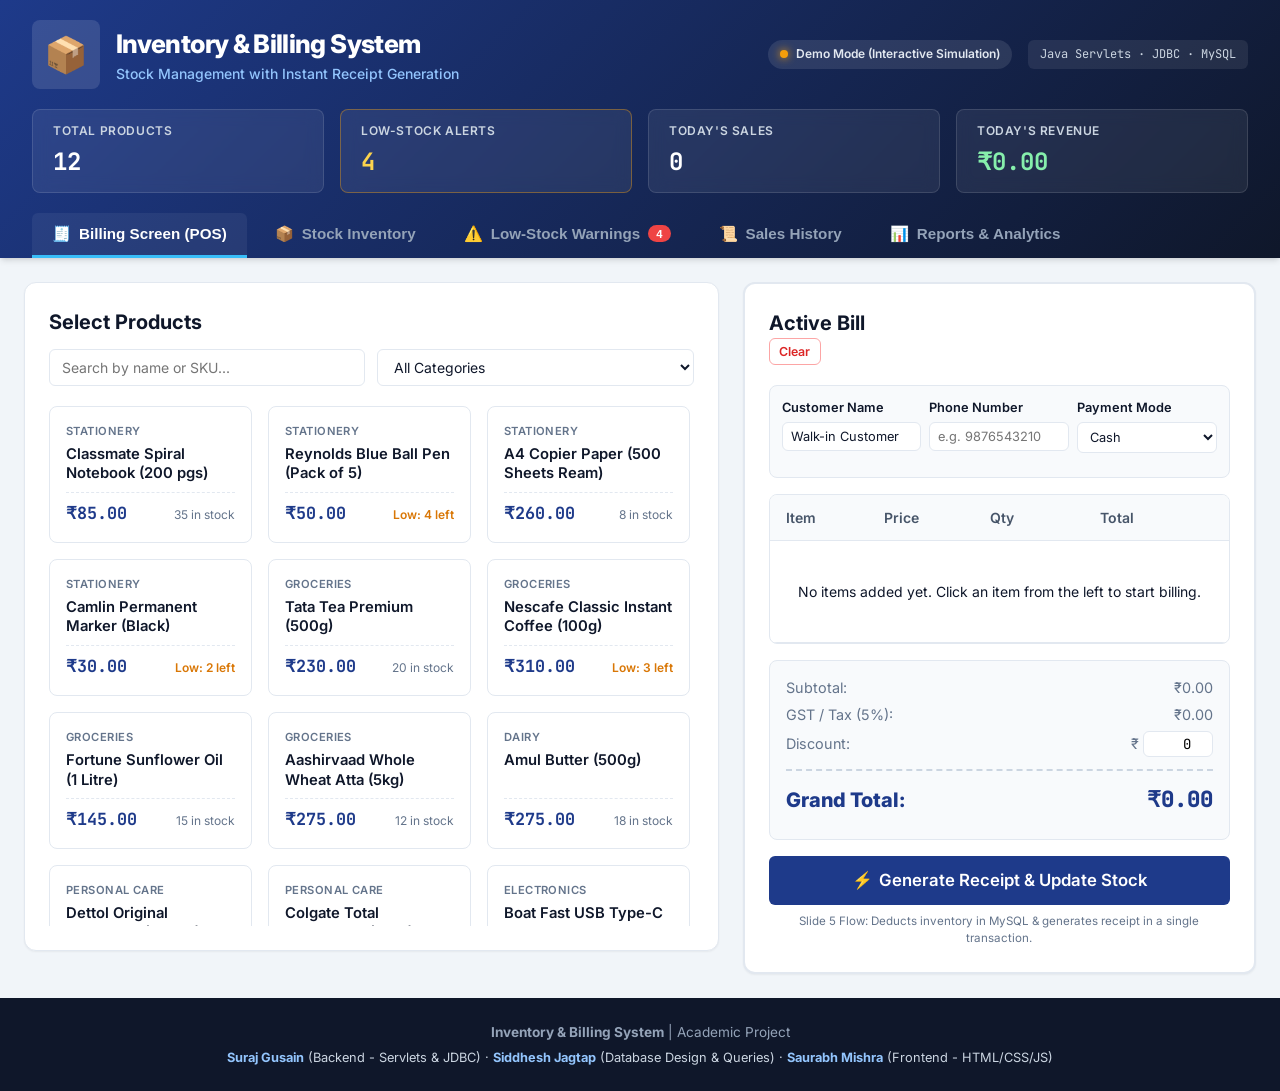
==== src/main/webapp/index.html @ 9fedbabd "Initial commit: Inventory & Billing System - Java Servlets, JDBC, MySQL" ====
<!DOCTYPE html>
<html lang="en">
<head>
    <meta charset="UTF-8">
    <meta name="viewport" content="width=device-width, initial-scale=1.0">
    <title>Inventory & Billing System | Instant Receipt Generation</title>
    <link rel="stylesheet" href="css/styles.css">
    <!-- Google Fonts for clean modern typography -->
    <link rel="preconnect" href="https://fonts.googleapis.com">
    <link rel="preconnect" href="https://fonts.gstatic.com" crossorigin>
    <link href="https://fonts.googleapis.com/css2?family=Inter:wght@400;500;600;700;800&family=JetBrains+Mono:wght@400;500;700&display=swap" rel="stylesheet">
</head>
<body>

    <!-- Header Section (Matches Slide 1 Navy Branding) -->
    <header class="app-header">
        <div class="header-container">
            <div class="brand">
                <div class="brand-icon">📦</div>
                <div>
                    <h1 class="brand-title">Inventory & Billing System</h1>
                    <p class="brand-subtitle">Stock Management with Instant Receipt Generation</p>
                </div>
            </div>

            <div class="header-actions">
                <div id="backend-status" class="status-badge status-live">
                    <span class="status-dot"></span>
                    <span id="backend-status-text">Connecting...</span>
                </div>
                <div class="team-tag">Java Servlets · JDBC · MySQL</div>
            </div>
        </div>

        <!-- Quick Summary Metrics Bar -->
        <div class="metrics-bar">
            <div class="metric-card">
                <span class="metric-label">Total Products</span>
                <span class="metric-value" id="metric-total-products">0</span>
            </div>
            <div class="metric-card metric-warning" id="metric-card-low-stock" onclick="switchTab('alerts')">
                <span class="metric-label">Low-Stock Alerts</span>
                <span class="metric-value" id="metric-low-stock">0</span>
            </div>
            <div class="metric-card">
                <span class="metric-label">Today's Sales</span>
                <span class="metric-value" id="metric-today-orders">0</span>
            </div>
            <div class="metric-card metric-highlight">
                <span class="metric-label">Today's Revenue</span>
                <span class="metric-value" id="metric-today-revenue">₹0.00</span>
            </div>
        </div>

        <!-- Navigation Tabs -->
        <nav class="nav-tabs">
            <button class="tab-btn active" data-tab="billing" onclick="switchTab('billing')">
                <span class="tab-icon">🧾</span> Billing Screen (POS)
            </button>
            <button class="tab-btn" data-tab="inventory" onclick="switchTab('inventory')">
                <span class="tab-icon">📦</span> Stock Inventory
            </button>
            <button class="tab-btn" data-tab="alerts" onclick="switchTab('alerts')">
                <span class="tab-icon">⚠️</span> Low-Stock Warnings
                <span class="badge-pill" id="nav-alert-count">0</span>
            </button>
            <button class="tab-btn" data-tab="history" onclick="switchTab('history')">
                <span class="tab-icon">📜</span> Sales History
            </button>
            <button class="tab-btn" data-tab="analytics" onclick="switchTab('analytics')">
                <span class="tab-icon">📊</span> Reports & Analytics
            </button>
        </nav>
    </header>

    <!-- Main Container -->
    <main class="app-main">

        <!-- ============================================================== -->
        <!-- TAB 1: BILLING SCREEN (RECEIPT GENERATOR)                       -->
        <!-- ============================================================== -->
        <section id="tab-billing" class="tab-content active">
            <div class="billing-grid">
                
                <!-- Left: Catalog & Item Selection -->
                <div class="panel catalog-panel">
                    <div class="panel-header">
                        <h2>Select Products</h2>
                        <div class="catalog-filters">
                            <input type="text" id="pos-search-input" class="form-input search-input" placeholder="Search by name or SKU..." oninput="filterPosCatalog()">
                            <select id="pos-category-filter" class="form-select" onchange="filterPosCatalog()">
                                <option value="">All Categories</option>
                            </select>
                        </div>
                    </div>
                    
                    <div class="pos-catalog-grid" id="pos-catalog-container">
                        <!-- Populated by JavaScript -->
                    </div>
                </div>

                <!-- Right: Billing Cart & Checkout -->
                <div class="panel cart-panel">
                    <div class="panel-header">
                        <h2>Active Bill</h2>
                        <button class="btn btn-sm btn-outline-danger" onclick="clearCart()">Clear</button>
                    </div>

                    <!-- Customer Information Form -->
                    <div class="customer-info-grid">
                        <div class="form-group">
                            <label for="cust-name">Customer Name</label>
                            <input type="text" id="cust-name" class="form-input form-input-sm" placeholder="Walk-in Customer" value="Walk-in Customer">
                        </div>
                        <div class="form-group">
                            <label for="cust-phone">Phone Number</label>
                            <input type="tel" id="cust-phone" class="form-input form-input-sm" placeholder="e.g. 9876543210">
                        </div>
                        <div class="form-group">
                            <label for="payment-method">Payment Mode</label>
                            <select id="payment-method" class="form-select form-select-sm">
                                <option value="Cash">Cash</option>
                                <option value="UPI / QR">UPI / QR</option>
                                <option value="Card">Card</option>
                            </select>
                        </div>
                    </div>

                    <!-- Cart Items Table -->
                    <div class="cart-table-wrapper">
                        <table class="data-table cart-table">
                            <thead>
                                <tr>
                                    <th>Item</th>
                                    <th>Price</th>
                                    <th style="width: 110px;">Qty</th>
                                    <th>Total</th>
                                    <th style="width: 40px;"></th>
                                </tr>
                            </thead>
                            <tbody id="cart-items-body">
                                <tr>
                                    <td colspan="5" class="empty-state">No items added yet. Click an item from the left to start billing.</td>
                                </tr>
                            </tbody>
                        </table>
                    </div>

                    <!-- Financial Summary & Total -->
                    <div class="bill-summary">
                        <div class="summary-row">
                            <span>Subtotal:</span>
                            <span id="bill-subtotal">₹0.00</span>
                        </div>
                        <div class="summary-row">
                            <span>GST / Tax (5%):</span>
                            <span id="bill-tax">₹0.00</span>
                        </div>
                        <div class="summary-row">
                            <span>Discount:</span>
                            <div class="discount-input-wrapper">
                                <span>₹</span>
                                <input type="number" id="bill-discount" class="form-input-inline" min="0" value="0" step="1" oninput="calculateBillTotals()">
                            </div>
                        </div>
                        <div class="summary-row grand-total-row">
                            <span>Grand Total:</span>
                            <span id="bill-grand-total">₹0.00</span>
                        </div>
                    </div>

                    <!-- Core Action Button: Instant Receipt Generation & Stock Deduction -->
                    <button id="btn-generate-receipt" class="btn btn-primary btn-block btn-lg" onclick="processSaleAndGenerateReceipt()">
                        <span class="btn-icon">⚡</span> Generate Receipt & Update Stock
                    </button>
                    <p class="process-note">Slide 5 Flow: Deducts inventory in MySQL & generates receipt in a single transaction.</p>
                </div>

            </div>
        </section>

        <!-- ============================================================== -->
        <!-- TAB 2: STOCK INVENTORY (ADD & UPDATE STOCK)                    -->
        <!-- ============================================================== -->
        <section id="tab-inventory" class="tab-content">
            <div class="panel">
                <div class="panel-header flex-between">
                    <div>
                        <h2>Inventory Stock Management</h2>
                        <p class="text-muted">Manage product catalog, current stock quantities, and prices.</p>
                    </div>
                    <div class="actions-group">
                        <button class="btn btn-primary" onclick="openAddProductModal()">
                            <span class="btn-icon">➕</span> Add New Product
                        </button>
                    </div>
                </div>

                <!-- Search & Filters -->
                <div class="table-controls">
                    <input type="text" id="inv-search-input" class="form-input search-input" placeholder="Search products by SKU or Name..." oninput="renderInventoryTable()">
                    <select id="inv-category-filter" class="form-select" onchange="renderInventoryTable()">
                        <option value="">All Categories</option>
                    </select>
                </div>

                <!-- Products Table -->
                <div class="table-wrapper">
                    <table class="data-table">
                        <thead>
                            <tr>
                                <th>SKU</th>
                                <th>Product Name</th>
                                <th>Category</th>
                                <th>Price</th>
                                <th>Stock</th>
                                <th>Min Alert Threshold</th>
                                <th>Status</th>
                                <th style="text-align: right;">Actions</th>
                            </tr>
                        </thead>
                        <tbody id="inventory-table-body">
                            <!-- Populated by JavaScript -->
                        </tbody>
                    </table>
                </div>
            </div>
        </section>

        <!-- ============================================================== -->
        <!-- TAB 3: LOW-STOCK WARNINGS                                      -->
        <!-- ============================================================== -->
        <section id="tab-alerts" class="tab-content">
            <div class="panel">
                <div class="alert-banner">
                    <div class="alert-banner-icon">⚠️</div>
                    <div>
                        <h3>Low-Stock Alert Center</h3>
                        <p>These products are currently at or below their set minimum threshold. Restock them promptly to avoid stockouts.</p>
                    </div>
                </div>

                <div class="table-wrapper">
                    <table class="data-table">
                        <thead>
                            <tr>
                                <th>SKU</th>
                                <th>Product Name</th>
                                <th>Category</th>
                                <th>Unit Price</th>
                                <th>Current Stock</th>
                                <th>Low-Stock Threshold</th>
                                <th>Deficit / Status</th>
                                <th style="text-align: right;">Action</th>
                            </tr>
                        </thead>
                        <tbody id="low-stock-table-body">
                            <!-- Populated by JavaScript -->
                        </tbody>
                    </table>
                </div>
            </div>
        </section>

        <!-- ============================================================== -->
        <!-- TAB 4: SALES HISTORY (SEARCHABLE BY DATE & ITEM)               -->
        <!-- ============================================================== -->
        <section id="tab-history" class="tab-content">
            <div class="panel">
                <div class="panel-header">
                    <div>
                        <h2>Sales & Receipt History</h2>
                        <p class="text-muted">Slide 3: Every past receipt searchable by date or item.</p>
                    </div>
                </div>

                <!-- Search & Filter Controls -->
                <div class="history-filters">
                    <div class="filter-col">
                        <label for="filter-from-date">From Date</label>
                        <input type="date" id="filter-from-date" class="form-input">
                    </div>
                    <div class="filter-col">
                        <label for="filter-to-date">To Date</label>
                        <input type="date" id="filter-to-date" class="form-input">
                    </div>
                    <div class="filter-col flex-grow">
                        <label for="filter-search-item">Search by Product Name / Invoice</label>
                        <input type="text" id="filter-search-item" class="form-input" placeholder="e.g. Notebook or INV-2026...">
                    </div>
                    <div class="filter-col filter-actions">
                        <button class="btn btn-secondary" onclick="applyHistoryFilters()">Filter</button>
                        <button class="btn btn-outline" onclick="resetHistoryFilters()">Reset</button>
                    </div>
                </div>

                <!-- Sales History Table -->
                <div class="table-wrapper">
                    <table class="data-table">
                        <thead>
                            <tr>
                                <th>Invoice #</th>
                                <th>Date & Time</th>
                                <th>Customer</th>
                                <th>Items</th>
                                <th>Payment</th>
                                <th>Grand Total</th>
                                <th style="text-align: right;">Action</th>
                            </tr>
                        </thead>
                        <tbody id="history-table-body">
                            <!-- Populated by JavaScript -->
                        </tbody>
                    </table>
                </div>
            </div>
        </section>

        <!-- ============================================================== -->
        <!-- TAB 5: REPORTS & ANALYTICS (DAY, WEEK, MONTH)                  -->
        <!-- ============================================================== -->
        <section id="tab-analytics" class="tab-content">
            <div class="panel">
                <div class="panel-header flex-between">
                    <div>
                        <h2>Business Reports & Product Analytics</h2>
                        <p class="text-muted">Comprehensive End-of-Day, Weekly, and Monthly sales metrics and product performance.</p>
                    </div>
                    <div class="actions-group">
                        <button class="btn btn-primary" onclick="openPrintableReportModal()">
                            <span class="btn-icon">🖨️</span> Print Period Report (Z-Report)
                        </button>
                    </div>
                </div>

                <!-- Period Controls -->
                <div class="analytics-control-bar">
                    <div class="period-button-group">
                        <button type="button" class="btn-period active" id="btn-period-day" onclick="setAnalyticsPeriod('day')">
                            📅 End of Day (Today)
                        </button>
                        <button type="button" class="btn-period" id="btn-period-week" onclick="setAnalyticsPeriod('week')">
                            🗓️ End of Week (7 Days)
                        </button>
                        <button type="button" class="btn-period" id="btn-period-month" onclick="setAnalyticsPeriod('month')">
                            📊 End of Month (Monthly)
                        </button>
                    </div>

                    <div class="custom-range-group">
                        <span class="range-separator">Custom:</span>
                        <input type="date" id="analytics-from-date" class="form-input form-input-sm" title="From Date">
                        <span>to</span>
                        <input type="date" id="analytics-to-date" class="form-input form-input-sm" title="To Date">
                        <button class="btn btn-sm btn-secondary" onclick="applyCustomAnalyticsRange()">Apply</button>
                    </div>
                </div>

                <!-- Active Report Period Info Banner -->
                <div class="report-period-banner" id="analytics-period-banner">
                    <span class="banner-title" id="analytics-banner-title">End of Day Report</span>
                    <span class="banner-range" id="analytics-banner-range">Date: Today</span>
                </div>

                <!-- 4 Classic KPI Summary Cards -->
                <div class="kpi-grid">
                    <div class="kpi-card">
                        <span class="kpi-icon">💰</span>
                        <div class="kpi-info">
                            <span class="kpi-label">Gross Sales Revenue</span>
                            <span class="kpi-value" id="kpi-gross-revenue">₹0.00</span>
                        </div>
                    </div>
                    <div class="kpi-card">
                        <span class="kpi-icon">🧾</span>
                        <div class="kpi-info">
                            <span class="kpi-label">Total Bills Issued</span>
                            <span class="kpi-value" id="kpi-total-orders">0</span>
                        </div>
                    </div>
                    <div class="kpi-card">
                        <span class="kpi-icon">🎯</span>
                        <div class="kpi-info">
                            <span class="kpi-label">Average Bill Value</span>
                            <span class="kpi-value" id="kpi-avg-order">₹0.00</span>
                        </div>
                    </div>
                    <div class="kpi-card">
                        <span class="kpi-icon">📦</span>
                        <div class="kpi-info">
                            <span class="kpi-label">Total Items Sold</span>
                            <span class="kpi-value" id="kpi-units-sold">0 units</span>
                        </div>
                    </div>
                </div>

                <!-- Analytics Dual Grid -->
                <div class="analytics-grid">
                    
                    <!-- Left: Product Performance Table -->
                    <div class="analytics-card flex-2">
                        <div class="card-title-row">
                            <h3>Product Sales Ranking</h3>
                            <span class="text-muted" id="prod-rank-count">Ranked by volume</span>
                        </div>
                        <div class="table-wrapper">
                            <table class="data-table">
                                <thead>
                                    <tr>
                                        <th>#</th>
                                        <th>Product Name</th>
                                        <th>Category</th>
                                        <th>Units Sold</th>
                                        <th>Revenue</th>
                                        <th>Current Stock</th>
                                        <th>Status</th>
                                    </tr>
                                </thead>
                                <tbody id="product-analytics-tbody">
                                    <tr>
                                        <td colspan="7" class="empty-state">Loading product analytics...</td>
                                    </tr>
                                </tbody>
                            </table>
                        </div>
                    </div>

                    <!-- Right: Category Breakdown & Daily Trend -->
                    <div class="analytics-card flex-1">
                        <div class="card-title-row">
                            <h3>Category Performance</h3>
                        </div>
                        <div class="table-wrapper mb-3">
                            <table class="data-table">
                                <thead>
                                    <tr>
                                        <th>Category</th>
                                        <th>Units</th>
                                        <th>Revenue</th>
                                    </tr>
                                </thead>
                                <tbody id="category-analytics-tbody">
                                    <tr><td colspan="3" class="empty-state">No category data.</td></tr>
                                </tbody>
                            </table>
                        </div>

                        <div class="card-title-row mt-3">
                            <h3>Daily Sales Trend</h3>
                        </div>
                        <div class="table-wrapper">
                            <table class="data-table">
                                <thead>
                                    <tr>
                                        <th>Date</th>
                                        <th>Bills</th>
                                        <th>Revenue</th>
                                    </tr>
                                </thead>
                                <tbody id="daily-trend-tbody">
                                    <tr><td colspan="3" class="empty-state">No trend data.</td></tr>
                                </tbody>
                            </table>
                        </div>
                    </div>

                </div>

            </div>
        </section>

    </main>

    <!-- Footer Credits -->
    <footer class="app-footer">
        <p><strong>Inventory & Billing System</strong> | Academic Project</p>
        <p class="footer-team">
            <span><strong>Suraj Gusain</strong> (Backend - Servlets & JDBC)</span> · 
            <span><strong>Siddhesh Jagtap</strong> (Database Design & Queries)</span> · 
            <span><strong>Saurabh Mishra</strong> (Frontend - HTML/CSS/JS)</span>
        </p>
    </footer>

    <!-- ============================================================== -->
    <!-- MODAL 1: ADD / EDIT PRODUCT                                    -->
    <!-- ============================================================== -->
    <div id="modal-product" class="modal-backdrop">
        <div class="modal-card">
            <div class="modal-header">
                <h3 id="modal-product-title">Add New Product</h3>
                <button class="modal-close-btn" onclick="closeModal('modal-product')">&times;</button>
            </div>
            <form id="product-form" onsubmit="handleProductFormSubmit(event)">
                <input type="hidden" id="prod-id">
                <div class="modal-body">
                    <div class="form-row">
                        <div class="form-group flex-1">
                            <label for="prod-sku">SKU Code</label>
                            <input type="text" id="prod-sku" class="form-input" placeholder="e.g. SKU-1015" required>
                        </div>
                        <div class="form-group flex-2">
                            <label for="prod-category">Category</label>
                            <input type="text" id="prod-category" class="form-input" placeholder="e.g. Stationery, Groceries" required>
                        </div>
                    </div>
                    <div class="form-group">
                        <label for="prod-name">Product Name</label>
                        <input type="text" id="prod-name" class="form-input" placeholder="Full product description" required>
                    </div>
                    <div class="form-row">
                        <div class="form-group flex-1">
                            <label for="prod-price">Unit Price (₹)</label>
                            <input type="number" id="prod-price" class="form-input" step="0.01" min="0" placeholder="0.00" required>
                        </div>
                        <div class="form-group flex-1">
                            <label for="prod-stock">Stock Quantity</label>
                            <input type="number" id="prod-stock" class="form-input" min="0" placeholder="0" required>
                        </div>
                        <div class="form-group flex-1">
                            <label for="prod-threshold">Alert Threshold</label>
                            <input type="number" id="prod-threshold" class="form-input" min="1" value="5" required>
                        </div>
                    </div>
                </div>
                <div class="modal-footer">
                    <button type="button" class="btn btn-outline" onclick="closeModal('modal-product')">Cancel</button>
                    <button type="submit" class="btn btn-primary" id="btn-save-product">Save Product</button>
                </div>
            </form>
        </div>
    </div>

    <!-- ============================================================== -->
    <!-- MODAL 2: QUICK RESTOCK MODAL                                   -->
    <!-- ============================================================== -->
    <div id="modal-restock" class="modal-backdrop">
        <div class="modal-card modal-card-sm">
            <div class="modal-header">
                <h3>Restock Inventory</h3>
                <button class="modal-close-btn" onclick="closeModal('modal-restock')">&times;</button>
            </div>
            <form id="restock-form" onsubmit="handleRestockSubmit(event)">
                <input type="hidden" id="restock-product-id">
                <div class="modal-body">
                    <p id="restock-product-label" class="text-bold mb-2"></p>
                    <div class="form-group">
                        <label for="restock-qty">Quantity to Add</label>
                        <input type="number" id="restock-qty" class="form-input" min="1" value="10" required>
                    </div>
                </div>
                <div class="modal-footer">
                    <button type="button" class="btn btn-outline" onclick="closeModal('modal-restock')">Cancel</button>
                    <button type="submit" class="btn btn-primary">Add to Stock</button>
                </div>
            </form>
        </div>
    </div>

    <!-- ============================================================== -->
    <!-- MODAL 3: FORMAL COMMERCIAL TAX INVOICE / CASH MEMO             -->
    <!-- ============================================================== -->
    <div id="modal-receipt" class="modal-backdrop">
        <div class="modal-card modal-receipt-formal-card">
            <div class="modal-header no-print">
                <h3>Commercial Tax Invoice</h3>
                <button class="modal-close-btn" onclick="closeModal('modal-receipt')">&times;</button>
            </div>
            
            <div class="modal-body formal-receipt-modal-body">
                <!-- Formal Commercial Tax Invoice Document -->
                <div class="formal-invoice-sheet" id="printable-receipt">
                    
                    <!-- Invoice Top Header -->
                    <div class="invoice-masthead">
                        <div class="masthead-main">
                            <h2 class="company-name">SMART RETAIL & ENTERPRISES</h2>
                            <p class="company-tagline">Stock Management & Commercial Invoicing System</p>
                            <p class="company-address">104 Commercial Chambers, Station Road, Mumbai - 400001</p>
                            <p class="company-contact">
                                <span><strong>GSTIN:</strong> 27AABCS1429B1Z</span> &nbsp;|&nbsp; 
                                <span><strong>State Code:</strong> 27 (Maharashtra)</span> &nbsp;|&nbsp; 
                                <span><strong>Ph:</strong> +91 98765 43210</span>
                            </p>
                        </div>
                        <div class="invoice-badge-box">
                            <span class="invoice-type-title">TAX INVOICE</span>
                            <span class="invoice-type-subtitle">CASH / CREDIT MEMO</span>
                            <span class="invoice-copy-tag">[ ORIGINAL FOR RECIPIENT ]</span>
                        </div>
                    </div>

                    <!-- Meta & Customer Information Grid -->
                    <div class="invoice-meta-grid">
                        <div class="meta-block">
                            <div class="meta-row">
                                <span class="meta-label">Invoice No:</span>
                                <strong class="meta-value" id="rec-invoice-no">INV-20261008-0001</strong>
                            </div>
                            <div class="meta-row">
                                <span class="meta-label">Invoice Date:</span>
                                <span class="meta-value" id="rec-date">08 Oct 2026</span>
                            </div>
                            <div class="meta-row">
                                <span class="meta-label">Time of Issue:</span>
                                <span class="meta-value" id="rec-time">12:30 PM</span>
                            </div>
                            <div class="meta-row">
                                <span class="meta-label">Place of Supply:</span>
                                <span class="meta-value">Maharashtra (27)</span>
                            </div>
                        </div>

                        <div class="meta-block">
                            <div class="meta-row">
                                <span class="meta-label">Customer Name:</span>
                                <strong class="meta-value" id="rec-customer-name">Walk-in Customer</strong>
                            </div>
                            <div class="meta-row">
                                <span class="meta-label">Contact / Phone:</span>
                                <span class="meta-value" id="rec-customer-phone">-</span>
                            </div>
                            <div class="meta-row">
                                <span class="meta-label">Payment Mode:</span>
                                <span class="meta-value" id="rec-payment-mode">Cash</span>
                            </div>
                            <div class="meta-row">
                                <span class="meta-label">POS Terminal:</span>
                                <span class="meta-value">Terminal 01 (Academic Demo)</span>
                            </div>
                        </div>
                    </div>

                    <!-- Itemized Table with Generous Word Spaces & Borders -->
                    <table class="formal-invoice-table">
                        <thead>
                            <tr>
                                <th style="width: 35px; text-align: center;">#</th>
                                <th style="text-align: left;">Item Description</th>
                                <th style="width: 90px; text-align: center;">SKU Code</th>
                                <th style="width: 50px; text-align: center;">Qty</th>
                                <th style="width: 80px; text-align: right;">Unit Rate (₹)</th>
                                <th style="width: 95px; text-align: right;">Amount (₹)</th>
                            </tr>
                        </thead>
                        <tbody id="rec-items-body">
                            <!-- Injected by JavaScript -->
                        </tbody>
                    </table>

                    <!-- Financial Summary & Tax Breakdown Grid -->
                    <div class="invoice-financials-wrapper">
                        
                        <!-- Left Side: Amount in Words & Terms -->
                        <div class="financials-left">
                            <div class="words-container">
                                <span class="words-label">Amount in Words:</span>
                                <p class="words-text" id="rec-amount-words">Indian Rupees Zero Only</p>
                            </div>

                            <div class="invoice-terms-box">
                                <span class="terms-title">Terms & Conditions of Sale:</span>
                                <ol class="terms-list">
                                    <li>Goods once sold will be accepted for return within 7 days with original invoice.</li>
                                    <li>Subject to local municipal jurisdiction.</li>
                                    <li>This is a computer-generated tax invoice and requires no physical seal if digitally authenticated.</li>
                                </ol>
                            </div>
                        </div>

                        <!-- Right Side: Exact Calculations -->
                        <div class="financials-right">
                            <div class="calc-row">
                                <span>Taxable Subtotal:</span>
                                <span class="calc-num" id="rec-subtotal">₹0.00</span>
                            </div>
                            <div class="calc-row">
                                <span>CGST @ 2.50%:</span>
                                <span class="calc-num" id="rec-cgst">₹0.00</span>
                            </div>
                            <div class="calc-row">
                                <span>SGST @ 2.50%:</span>
                                <span class="calc-num" id="rec-sgst">₹0.00</span>
                            </div>
                            <div class="calc-row" id="rec-discount-row">
                                <span>Discount / Rebate:</span>
                                <span class="calc-num" id="rec-discount">-₹0.00</span>
                            </div>
                            <div class="calc-row grand-total-calc-row">
                                <span>GRAND TOTAL:</span>
                                <span class="calc-num grand-total-num" id="rec-grand-total">₹0.00</span>
                            </div>
                        </div>

                    </div>

                    <!-- Invoice Footer & Signatory -->
                    <div class="invoice-bottom-footer">
                        <div class="barcode-area">
                            <div class="simulated-barcode"></div>
                            <span class="barcode-number" id="rec-barcode-number">INV-20261008-0001</span>
                        </div>
                        <div class="signatory-area">
                            <span class="for-company">For SMART RETAIL & ENTERPRISES</span>
                            <div class="signature-line-box">
                                <span class="signature-placeholder">Suraj · Siddhesh · Saurabh</span>
                            </div>
                            <span class="signatory-caption">Authorized Signatory</span>
                        </div>
                    </div>

                </div>
            </div>

            <div class="modal-footer no-print">
                <button type="button" class="btn btn-outline" onclick="closeModal('modal-receipt')">Close</button>
                <button type="button" class="btn btn-primary" onclick="window.print()">
                    <span class="btn-icon">🖨️</span> Print Tax Invoice
                </button>
            </div>
        </div>
    </div>

    <!-- ============================================================== -->
    <!-- MODAL 4: PRINTABLE STORE PERIOD REPORT (Z-REPORT)              -->
    <!-- ============================================================== -->
    <div id="modal-period-report" class="modal-backdrop">
        <div class="modal-card modal-receipt-formal-card">
            <div class="modal-header no-print">
                <h3 id="report-modal-header-title">Store Sales & Product Report</h3>
                <button class="modal-close-btn" onclick="closeModal('modal-period-report')">&times;</button>
            </div>
            
            <div class="modal-body formal-receipt-modal-body">
                <div class="formal-invoice-sheet" id="printable-store-report">
                    
                    <div class="invoice-masthead">
                        <div class="masthead-main">
                            <h2 class="company-name">SMART RETAIL & ENTERPRISES</h2>
                            <p class="company-tagline">Store Business Summary & Product Turnover Report</p>
                            <p class="company-address">Plot 42, Commercial Avenue, Mumbai - 400001</p>
                        </div>
                        <div class="invoice-badge-box">
                            <span class="invoice-type-title" id="rep-period-title">END OF DAY REPORT</span>
                            <span class="invoice-type-subtitle" id="rep-period-date-range">Date: 08 Oct 2026</span>
                            <span class="invoice-copy-tag">[ MANAGEMENT COPY ]</span>
                        </div>
                    </div>

                    <!-- Summary KPI Box -->
                    <div class="report-kpi-summary-box">
                        <div class="rep-kpi-item">
                            <span class="rep-kpi-lbl">Total Gross Revenue</span>
                            <strong class="rep-kpi-val" id="rep-kpi-revenue">₹0.00</strong>
                        </div>
                        <div class="rep-kpi-item">
                            <span class="rep-kpi-lbl">Total Invoices</span>
                            <strong class="rep-kpi-val" id="rep-kpi-orders">0</strong>
                        </div>
                        <div class="rep-kpi-item">
                            <span class="rep-kpi-lbl">Avg Ticket Size</span>
                            <strong class="rep-kpi-val" id="rep-kpi-avg">₹0.00</strong>
                        </div>
                        <div class="rep-kpi-item">
                            <span class="rep-kpi-lbl">Items Sold</span>
                            <strong class="rep-kpi-val" id="rep-kpi-units">0</strong>
                        </div>
                    </div>

                    <!-- Product Sales Section in Report -->
                    <h4 class="report-section-title">Itemized Product Sales & Movement</h4>
                    <table class="formal-invoice-table">
                        <thead>
                            <tr>
                                <th>#</th>
                                <th>Product Name</th>
                                <th>Category</th>
                                <th style="text-align: center;">Units Sold</th>
                                <th style="text-align: right;">Revenue (₹)</th>
                                <th style="text-align: center;">Stock Left</th>
                            </tr>
                        </thead>
                        <tbody id="rep-products-tbody">
                            <!-- Injected by JavaScript -->
                        </tbody>
                    </table>

                    <!-- Category Breakdown in Report -->
                    <h4 class="report-section-title" style="margin-top: 1.25rem;">Category Revenue Breakdown</h4>
                    <table class="formal-invoice-table">
                        <thead>
                            <tr>
                                <th>Category</th>
                                <th style="text-align: center;">Units Sold</th>
                                <th style="text-align: right;">Total Revenue (₹)</th>
                            </tr>
                        </thead>
                        <tbody id="rep-categories-tbody">
                            <!-- Injected by JavaScript -->
                        </tbody>
                    </table>

                    <div class="invoice-bottom-footer" style="margin-top: 1.5rem;">
                        <p class="text-muted" style="font-size: 0.75rem;">Generated on: <span id="rep-generated-timestamp"></span> | System: Inventory & Billing POS</p>
                        <div class="signatory-area">
                            <span class="for-company">Store Manager / Cashier</span>
                            <div class="signature-line-box" style="height: 35px;"></div>
                            <span class="signatory-caption">Verification Stamp & Signature</span>
                        </div>
                    </div>

                </div>
            </div>

            <div class="modal-footer no-print">
                <button type="button" class="btn btn-outline" onclick="closeModal('modal-period-report')">Close</button>
                <button type="button" class="btn btn-primary" onclick="printStoreReport()">
                    <span class="btn-icon">🖨️</span> Print Store Report
                </button>
            </div>
        </div>
    </div>

    <!-- Scripts -->
    <script src="js/api.js"></script>
    <script src="js/app.js"></script>
</body>
</html>
---- src/main/webapp/css/styles.css ----
/* ==========================================================================
   Inventory & Billing System - Stylesheet
   Designed for: Saurabh Mishra (Frontend - HTML/CSS/JS)
   Theme: Navy Blue (#1e3a8a, #0f172a), Slate (#f8fafc), White (#ffffff),
          Accent Amber (#d97706) & Emerald (#16a34a)
   ========================================================================== */

:root {
    --primary: #1e3a8a;
    --primary-light: #2563eb;
    --primary-dark: #172554;
    --secondary: #0f172a;
    --bg-main: #f1f5f9;
    --card-bg: #ffffff;
    --border-color: #e2e8f0;
    --text-main: #0f172a;
    --text-muted: #64748b;
    --success: #16a34a;
    --success-bg: #dcfce7;
    --warning: #d97706;
    --warning-bg: #fef3c7;
    --danger: #dc2626;
    --danger-bg: #fee2e2;
    --font-sans: 'Inter', -apple-system, BlinkMacSystemFont, "Segoe UI", Roboto, sans-serif;
    --font-mono: 'JetBrains Mono', Consolas, monospace;
    --shadow-sm: 0 1px 2px 0 rgba(0, 0, 0, 0.05);
    --shadow-md: 0 4px 6px -1px rgba(0, 0, 0, 0.1), 0 2px 4px -2px rgba(0, 0, 0, 0.1);
    --shadow-lg: 0 10px 15px -3px rgba(0, 0, 0, 0.1), 0 4px 6px -4px rgba(0, 0, 0, 0.1);
    --radius-sm: 6px;
    --radius-md: 8px;
    --radius-lg: 12px;
}

* {
    box-sizing: border-box;
    margin: 0;
    padding: 0;
}

body {
    font-family: var(--font-sans);
    background-color: var(--bg-main);
    color: var(--text-main);
    line-height: 1.5;
    min-height: 100vh;
    display: flex;
    flex-direction: column;
}

/* ==========================================================================
   Header & Navigation
   ========================================================================== */
.app-header {
    background: linear-gradient(135deg, #1e3a8a 0%, #0f172a 100%);
    color: #ffffff;
    padding: 1.25rem 2rem 0 2rem;
    box-shadow: var(--shadow-md);
}

.header-container {
    display: flex;
    justify-content: space-between;
    align-items: center;
    max-width: 1400px;
    margin: 0 auto 1.25rem auto;
}

.brand {
    display: flex;
    align-items: center;
    gap: 1rem;
}

.brand-icon {
    font-size: 2.2rem;
    background: rgba(255, 255, 255, 0.12);
    padding: 0.5rem 0.75rem;
    border-radius: var(--radius-md);
}

.brand-title {
    font-size: 1.6rem;
    font-weight: 800;
    letter-spacing: -0.025em;
    color: #ffffff;
}

.brand-subtitle {
    font-size: 0.875rem;
    color: #93c5fd;
    font-weight: 500;
}

.header-actions {
    display: flex;
    align-items: center;
    gap: 1rem;
}

.status-badge {
    display: inline-flex;
    align-items: center;
    gap: 0.5rem;
    font-size: 0.75rem;
    font-weight: 600;
    padding: 0.35rem 0.75rem;
    border-radius: 9999px;
    background: rgba(255, 255, 255, 0.1);
    color: #e2e8f0;
}

.status-dot {
    width: 8px;
    height: 8px;
    border-radius: 50%;
    background: #e2e8f0;
}

.status-live .status-dot {
    background: #22c55e;
    box-shadow: 0 0 8px #22c55e;
}

.status-demo .status-dot {
    background: #f59e0b;
    box-shadow: 0 0 8px #f59e0b;
}

.team-tag {
    font-size: 0.75rem;
    color: #cbd5e1;
    background: rgba(255, 255, 255, 0.08);
    padding: 0.35rem 0.75rem;
    border-radius: var(--radius-sm);
    font-family: var(--font-mono);
}

/* Metrics Summary Bar */
.metrics-bar {
    display: grid;
    grid-template-columns: repeat(auto-fit, minmax(200px, 1fr));
    gap: 1rem;
    max-width: 1400px;
    margin: 0 auto 1.25rem auto;
}

.metric-card {
    background: rgba(255, 255, 255, 0.07);
    border: 1px solid rgba(255, 255, 255, 0.12);
    border-radius: var(--radius-md);
    padding: 0.75rem 1.25rem;
    display: flex;
    flex-direction: column;
    backdrop-filter: blur(8px);
    transition: transform 0.15s ease, background 0.15s ease;
}

.metric-card:hover {
    background: rgba(255, 255, 255, 0.12);
}

.metric-card.metric-warning {
    border-color: rgba(245, 158, 11, 0.4);
    cursor: pointer;
}

.metric-card.metric-warning:hover {
    background: rgba(245, 158, 11, 0.15);
}

.metric-label {
    font-size: 0.75rem;
    color: #cbd5e1;
    text-transform: uppercase;
    letter-spacing: 0.05em;
    font-weight: 600;
}

.metric-value {
    font-size: 1.5rem;
    font-weight: 700;
    color: #ffffff;
    margin-top: 0.25rem;
    font-family: var(--font-mono);
}

.metric-warning .metric-value {
    color: #fcd34d;
}

.metric-highlight .metric-value {
    color: #86efac;
}

/* Navigation Tabs */
.nav-tabs {
    display: flex;
    gap: 0.5rem;
    max-width: 1400px;
    margin: 0 auto;
    overflow-x: auto;
}

.tab-btn {
    background: transparent;
    border: none;
    outline: none;
    color: #94a3b8;
    padding: 0.75rem 1.25rem;
    font-size: 0.95rem;
    font-weight: 600;
    cursor: pointer;
    border-bottom: 3px solid transparent;
    display: inline-flex;
    align-items: center;
    gap: 0.5rem;
    transition: all 0.2s ease;
}

.tab-btn:hover {
    color: #ffffff;
}

.tab-btn.active {
    color: #ffffff;
    border-bottom-color: #38bdf8;
    background: rgba(255, 255, 255, 0.06);
    border-top-left-radius: var(--radius-sm);
    border-top-right-radius: var(--radius-sm);
}

.badge-pill {
    background: #ef4444;
    color: #ffffff;
    font-size: 0.7rem;
    font-weight: 700;
    padding: 0.15rem 0.5rem;
    border-radius: 9999px;
}

/* ==========================================================================
   Main Content Layout
   ========================================================================== */
.app-main {
    flex: 1;
    max-width: 1400px;
    width: 100%;
    margin: 1.5rem auto;
    padding: 0 1.5rem;
}

.tab-content {
    display: none;
}

.tab-content.active {
    display: block;
    animation: fadeIn 0.2s ease-in-out;
}

@keyframes fadeIn {
    from { opacity: 0; transform: translateY(4px); }
    to { opacity: 1; transform: translateY(0); }
}

.panel {
    background: var(--card-bg);
    border-radius: var(--radius-lg);
    border: 1px solid var(--border-color);
    box-shadow: var(--shadow-sm);
    padding: 1.5rem;
}

.panel-header {
    margin-bottom: 1.25rem;
}

.panel-header h2 {
    font-size: 1.25rem;
    font-weight: 700;
    color: var(--secondary);
}

.flex-between {
    display: flex;
    justify-content: space-between;
    align-items: center;
    flex-wrap: wrap;
    gap: 1rem;
}

.text-muted {
    color: var(--text-muted);
    font-size: 0.875rem;
}

.text-bold {
    font-weight: 600;
}

/* ==========================================================================
   Tab 1: Billing & POS Layout
   ========================================================================== */
.billing-grid {
    display: grid;
    grid-template-columns: 1.15fr 0.85fr;
    gap: 1.5rem;
    align-items: start;
}

@media (max-width: 1024px) {
    .billing-grid {
        grid-template-columns: 1fr;
    }
}

.catalog-panel {
    min-height: 600px;
}

.catalog-filters {
    display: flex;
    gap: 0.75rem;
    margin-top: 0.75rem;
}

.pos-catalog-grid {
    display: grid;
    grid-template-columns: repeat(auto-fill, minmax(180px, 1fr));
    gap: 1rem;
    margin-top: 1rem;
    max-height: 520px;
    overflow-y: auto;
    padding-right: 0.25rem;
}

.pos-item-card {
    background: #ffffff;
    border: 1px solid var(--border-color);
    border-radius: var(--radius-md);
    padding: 1rem;
    cursor: pointer;
    transition: all 0.15s ease;
    display: flex;
    flex-direction: column;
    justify-content: space-between;
    user-select: none;
    position: relative;
}

.pos-item-card:hover {
    border-color: var(--primary-light);
    transform: translateY(-2px);
    box-shadow: var(--shadow-md);
}

.pos-item-card.out-of-stock {
    opacity: 0.6;
    cursor: not-allowed;
    background: #f8fafc;
}

.pos-item-category {
    font-size: 0.7rem;
    font-weight: 600;
    text-transform: uppercase;
    color: var(--text-muted);
    letter-spacing: 0.04em;
}

.pos-item-name {
    font-size: 0.925rem;
    font-weight: 600;
    color: var(--secondary);
    margin: 0.35rem 0 0.5rem 0;
    line-height: 1.3;
}

.pos-item-footer {
    display: flex;
    justify-content: space-between;
    align-items: baseline;
    margin-top: auto;
    padding-top: 0.5rem;
    border-top: 1px dashed var(--border-color);
}

.pos-item-price {
    font-size: 1.05rem;
    font-weight: 700;
    color: var(--primary);
    font-family: var(--font-mono);
}

.pos-item-stock {
    font-size: 0.75rem;
    color: var(--text-muted);
}

.pos-item-stock.low-stock {
    color: var(--warning);
    font-weight: 600;
}

.pos-item-stock.zero-stock {
    color: var(--danger);
    font-weight: 700;
}

/* Cart Panel */
.cart-panel {
    background: #ffffff;
    border: 2px solid #e2e8f0;
}

.customer-info-grid {
    display: grid;
    grid-template-columns: 1fr 1fr 1fr;
    gap: 0.5rem;
    margin-bottom: 1rem;
    background: #f8fafc;
    padding: 0.75rem;
    border-radius: var(--radius-md);
    border: 1px solid var(--border-color);
}

@media (max-width: 600px) {
    .customer-info-grid {
        grid-template-columns: 1fr;
    }
}

.cart-table-wrapper {
    max-height: 280px;
    overflow-y: auto;
    margin-bottom: 1rem;
    border: 1px solid var(--border-color);
    border-radius: var(--radius-md);
}

.cart-table th, .cart-table td {
    padding: 0.6rem 0.75rem;
    font-size: 0.875rem;
}

.qty-control {
    display: inline-flex;
    align-items: center;
    border: 1px solid var(--border-color);
    border-radius: var(--radius-sm);
    background: #ffffff;
    overflow: hidden;
}

.qty-btn {
    background: #f1f5f9;
    border: none;
    width: 26px;
    height: 26px;
    font-size: 0.85rem;
    cursor: pointer;
    font-weight: 700;
    transition: background 0.15s ease;
}

.qty-btn:hover {
    background: #e2e8f0;
}

.qty-input {
    width: 38px;
    text-align: center;
    border: none;
    font-size: 0.875rem;
    font-family: var(--font-mono);
    font-weight: 600;
}

.btn-remove-item {
    background: transparent;
    border: none;
    color: var(--danger);
    cursor: pointer;
    font-size: 1rem;
    padding: 0.2rem;
    line-height: 1;
}

.btn-remove-item:hover {
    opacity: 0.7;
}

/* Summary Box */
.bill-summary {
    background: #f8fafc;
    border: 1px solid var(--border-color);
    border-radius: var(--radius-md);
    padding: 1rem;
    margin-bottom: 1rem;
}

.summary-row {
    display: flex;
    justify-content: space-between;
    align-items: center;
    font-size: 0.9rem;
    color: var(--text-muted);
    margin-bottom: 0.35rem;
}

.discount-input-wrapper {
    display: inline-flex;
    align-items: center;
    gap: 0.25rem;
}

.form-input-inline {
    width: 70px;
    padding: 0.2rem 0.4rem;
    font-size: 0.875rem;
    border: 1px solid var(--border-color);
    border-radius: var(--radius-sm);
    text-align: right;
    font-family: var(--font-mono);
}

.grand-total-row {
    margin-top: 0.75rem;
    padding-top: 0.75rem;
    border-top: 2px dashed #cbd5e1;
    font-size: 1.25rem;
    font-weight: 800;
    color: var(--primary);
}

.grand-total-row span:last-child {
    font-family: var(--font-mono);
    color: #1e3a8a;
    font-size: 1.4rem;
}

.process-note {
    font-size: 0.725rem;
    color: var(--text-muted);
    text-align: center;
    margin-top: 0.5rem;
}

/* ==========================================================================
   Data Tables & Badges
   ========================================================================== */
.table-controls {
    display: flex;
    gap: 1rem;
    margin-bottom: 1.25rem;
}

.table-wrapper {
    overflow-x: auto;
    border: 1px solid var(--border-color);
    border-radius: var(--radius-md);
}

.data-table {
    width: 100%;
    border-collapse: collapse;
    text-align: left;
    font-size: 0.9rem;
}

.data-table th {
    background: #f8fafc;
    color: #475569;
    font-weight: 600;
    padding: 0.75rem 1rem;
    border-bottom: 1px solid var(--border-color);
    white-space: nowrap;
}

.data-table td {
    padding: 0.75rem 1rem;
    border-bottom: 1px solid var(--border-color);
    color: var(--secondary);
}

.data-table tbody tr:hover {
    background: #f8fafc;
}

.empty-state {
    text-align: center;
    color: var(--text-muted);
    padding: 2.5rem 1rem !important;
}

.badge {
    display: inline-flex;
    align-items: center;
    gap: 0.35rem;
    font-size: 0.75rem;
    font-weight: 600;
    padding: 0.25rem 0.6rem;
    border-radius: 9999px;
}

.badge-success {
    background: var(--success-bg);
    color: var(--success);
}

.badge-warning {
    background: var(--warning-bg);
    color: var(--warning);
}

.badge-danger {
    background: var(--danger-bg);
    color: var(--danger);
}

/* ==========================================================================
   Tab 3: Low-Stock Warnings Alert Center
   ========================================================================== */
.alert-banner {
    display: flex;
    align-items: center;
    gap: 1rem;
    background: #fffbeb;
    border: 1px solid #fde68a;
    border-radius: var(--radius-md);
    padding: 1rem 1.25rem;
    margin-bottom: 1.5rem;
}

.alert-banner-icon {
    font-size: 2rem;
}

.alert-banner h3 {
    font-size: 1.1rem;
    color: #92400e;
    font-weight: 700;
}

.alert-banner p {
    font-size: 0.85rem;
    color: #b45309;
}

/* ==========================================================================
   Tab 4: Sales History
   ========================================================================== */
.history-filters {
    display: flex;
    flex-wrap: wrap;
    gap: 1rem;
    align-items: flex-end;
    background: #f8fafc;
    padding: 1rem;
    border-radius: var(--radius-md);
    border: 1px solid var(--border-color);
    margin-bottom: 1.25rem;
}

.filter-col {
    display: flex;
    flex-direction: column;
    gap: 0.25rem;
}

.filter-col label {
    font-size: 0.75rem;
    font-weight: 600;
    color: var(--text-muted);
}

.filter-col.flex-grow {
    flex: 1;
    min-width: 220px;
}

.filter-actions {
    flex-direction: row;
    gap: 0.5rem;
}

/* ==========================================================================
   Form Controls & Buttons
   ========================================================================== */
.form-group {
    margin-bottom: 0.75rem;
}

.form-group label {
    display: block;
    font-size: 0.8rem;
    font-weight: 600;
    color: var(--secondary);
    margin-bottom: 0.35rem;
}

.form-row {
    display: flex;
    gap: 1rem;
}

.flex-1 { flex: 1; }
.flex-2 { flex: 2; }

.form-input, .form-select {
    width: 100%;
    padding: 0.5rem 0.75rem;
    border: 1px solid var(--border-color);
    border-radius: var(--radius-sm);
    font-size: 0.875rem;
    font-family: inherit;
    color: var(--text-main);
    background-color: #ffffff;
    transition: border-color 0.15s ease, box-shadow 0.15s ease;
}

.form-input:focus, .form-select:focus {
    outline: none;
    border-color: var(--primary-light);
    box-shadow: 0 0 0 3px rgba(37, 99, 235, 0.15);
}

.form-input-sm, .form-select-sm {
    padding: 0.35rem 0.5rem;
    font-size: 0.8rem;
}

.btn {
    display: inline-flex;
    align-items: center;
    justify-content: center;
    gap: 0.4rem;
    font-family: inherit;
    font-size: 0.875rem;
    font-weight: 600;
    padding: 0.55rem 1rem;
    border-radius: var(--radius-sm);
    border: 1px solid transparent;
    cursor: pointer;
    transition: all 0.15s ease;
    white-space: nowrap;
}

.btn:active {
    transform: scale(0.98);
}

.btn-primary {
    background-color: var(--primary);
    color: #ffffff;
}

.btn-primary:hover {
    background-color: var(--primary-dark);
}

.btn-secondary {
    background-color: #334155;
    color: #ffffff;
}

.btn-secondary:hover {
    background-color: #1e293b;
}

.btn-outline {
    background: transparent;
    border-color: var(--border-color);
    color: var(--secondary);
}

.btn-outline:hover {
    background: #f1f5f9;
}

.btn-outline-danger {
    background: transparent;
    border-color: #fca5a5;
    color: var(--danger);
}

.btn-outline-danger:hover {
    background: var(--danger-bg);
}

.btn-block {
    width: 100%;
}

.btn-lg {
    padding: 0.85rem 1.25rem;
    font-size: 1.05rem;
}

.btn-sm {
    padding: 0.3rem 0.6rem;
    font-size: 0.775rem;
}

/* ==========================================================================
   Modals
   ========================================================================== */
.modal-backdrop {
    display: none;
    position: fixed;
    top: 0;
    left: 0;
    width: 100%;
    height: 100%;
    background: rgba(15, 23, 42, 0.6);
    backdrop-filter: blur(4px);
    z-index: 1000;
    justify-content: center;
    align-items: center;
    padding: 1rem;
}

.modal-backdrop.show {
    display: flex;
}

.modal-card {
    background: #ffffff;
    border-radius: var(--radius-lg);
    width: 100%;
    max-width: 520px;
    box-shadow: var(--shadow-lg);
    overflow: hidden;
    animation: modalPop 0.2s cubic-bezier(0.16, 1, 0.3, 1);
}

.modal-card-sm {
    max-width: 400px;
}

@keyframes modalPop {
    from { opacity: 0; transform: scale(0.95); }
    to { opacity: 1; transform: scale(1); }
}

.modal-header {
    display: flex;
    justify-content: space-between;
    align-items: center;
    padding: 1.15rem 1.5rem;
    border-bottom: 1px solid var(--border-color);
}

.modal-header h3 {
    font-size: 1.15rem;
    font-weight: 700;
    color: var(--secondary);
}

.modal-close-btn {
    background: transparent;
    border: none;
    font-size: 1.5rem;
    color: var(--text-muted);
    cursor: pointer;
    line-height: 1;
}

.modal-body {
    padding: 1.5rem;
}

.modal-footer {
    display: flex;
    justify-content: flex-end;
    gap: 0.75rem;
    padding: 1rem 1.5rem;
    background: #f8fafc;
    border-top: 1px solid var(--border-color);
}

/* ==========================================================================
   Tab 5: Analytics & Reports Styles
   ========================================================================== */
.analytics-control-bar {
    display: flex;
    justify-content: space-between;
    align-items: center;
    flex-wrap: wrap;
    gap: 1rem;
    background: #f8fafc;
    border: 1px solid var(--border-color);
    border-radius: var(--radius-md);
    padding: 0.85rem 1.25rem;
    margin-bottom: 1.25rem;
}

.period-button-group {
    display: inline-flex;
    background: #e2e8f0;
    padding: 3px;
    border-radius: var(--radius-sm);
    gap: 2px;
}

.btn-period {
    background: transparent;
    border: none;
    outline: none;
    padding: 0.45rem 1rem;
    font-size: 0.85rem;
    font-weight: 600;
    color: #475569;
    border-radius: var(--radius-sm);
    cursor: pointer;
    transition: all 0.15s ease;
}

.btn-period:hover {
    color: var(--secondary);
}

.btn-period.active {
    background: #1e3a8a;
    color: #ffffff;
    box-shadow: var(--shadow-sm);
}

.custom-range-group {
    display: inline-flex;
    align-items: center;
    gap: 0.5rem;
    font-size: 0.85rem;
    color: var(--text-muted);
}

.range-separator {
    font-weight: 600;
}

.report-period-banner {
    background: #eff6ff;
    border-left: 4px solid var(--primary);
    padding: 0.75rem 1.25rem;
    border-radius: var(--radius-sm);
    margin-bottom: 1.5rem;
    display: flex;
    justify-content: space-between;
    align-items: center;
}

.banner-title {
    font-weight: 700;
    color: #1e3a8a;
    font-size: 0.95rem;
}

.banner-range {
    font-size: 0.85rem;
    color: #2563eb;
    font-weight: 500;
}

/* KPI Grid */
.kpi-grid {
    display: grid;
    grid-template-columns: repeat(auto-fit, minmax(220px, 1fr));
    gap: 1.25rem;
    margin-bottom: 1.75rem;
}

.kpi-card {
    background: #ffffff;
    border: 1px solid var(--border-color);
    border-radius: var(--radius-md);
    padding: 1.25rem;
    display: flex;
    align-items: center;
    gap: 1rem;
    box-shadow: var(--shadow-sm);
    transition: transform 0.15s ease, box-shadow 0.15s ease;
}

.kpi-card:hover {
    transform: translateY(-2px);
    box-shadow: var(--shadow-md);
}

.kpi-icon {
    font-size: 2rem;
    background: #f1f5f9;
    padding: 0.6rem;
    border-radius: var(--radius-md);
    line-height: 1;
}

.kpi-info {
    display: flex;
    flex-direction: column;
}

.kpi-label {
    font-size: 0.75rem;
    font-weight: 600;
    color: var(--text-muted);
    text-transform: uppercase;
    letter-spacing: 0.04em;
}

.kpi-value {
    font-size: 1.45rem;
    font-weight: 800;
    color: #0f172a;
    font-family: var(--font-mono);
    margin-top: 0.2rem;
}

.analytics-grid {
    display: flex;
    gap: 1.5rem;
    flex-wrap: wrap;
}

@media (max-width: 900px) {
    .analytics-grid {
        flex-direction: column;
    }
}

.analytics-card {
    background: #ffffff;
    border: 1px solid var(--border-color);
    border-radius: var(--radius-md);
    padding: 1.25rem;
}

.card-title-row {
    display: flex;
    justify-content: space-between;
    align-items: baseline;
    margin-bottom: 1rem;
    border-bottom: 1px solid var(--border-color);
    padding-bottom: 0.5rem;
}

.card-title-row h3 {
    font-size: 1.05rem;
    font-weight: 700;
    color: #0f172a;
}

.mb-3 { margin-bottom: 1rem; }
.mt-3 { margin-top: 1rem; }

/* ==========================================================================
   Formal Commercial Tax Invoice & Store Report (Classic Accounting UI)
   ========================================================================== */
.modal-receipt-formal-card {
    max-width: 720px;
    width: 95%;
}

.formal-receipt-modal-body {
    background: #f1f5f9;
    padding: 1.5rem;
    display: flex;
    justify-content: center;
    max-height: 78vh;
    overflow-y: auto;
}

.formal-invoice-sheet {
    background: #ffffff;
    width: 100%;
    padding: 2rem 2.25rem;
    box-shadow: 0 4px 12px rgba(0, 0, 0, 0.08);
    border: 1px solid #cbd5e1;
    color: #1e293b;
    font-family: var(--font-sans);
    line-height: 1.5;
}

.invoice-masthead {
    display: flex;
    justify-content: space-between;
    align-items: flex-start;
    border-bottom: 2px solid #0f172a;
    padding-bottom: 1rem;
    margin-bottom: 1rem;
}

.company-name {
    font-size: 1.45rem;
    font-weight: 800;
    letter-spacing: 0.03em;
    color: #0f172a;
}

.company-tagline {
    font-size: 0.8rem;
    font-weight: 600;
    color: #475569;
    margin-top: 0.15rem;
}

.company-address {
    font-size: 0.775rem;
    color: #64748b;
    margin-top: 0.25rem;
}

.company-contact {
    font-size: 0.75rem;
    color: #475569;
    margin-top: 0.35rem;
}

.invoice-badge-box {
    text-align: right;
    display: flex;
    flex-direction: column;
    align-items: flex-end;
}

.invoice-type-title {
    font-size: 1.25rem;
    font-weight: 800;
    letter-spacing: 0.08em;
    color: #1e3a8a;
    border: 2px solid #1e3a8a;
    padding: 0.25rem 0.75rem;
    border-radius: 4px;
}

.invoice-type-subtitle {
    font-size: 0.7rem;
    font-weight: 700;
    color: #475569;
    margin-top: 0.25rem;
    letter-spacing: 0.05em;
}

.invoice-copy-tag {
    font-size: 0.65rem;
    font-weight: 600;
    color: #94a3b8;
    margin-top: 0.15rem;
}

/* Invoice Meta Grid */
.invoice-meta-grid {
    display: grid;
    grid-template-columns: 1fr 1fr;
    gap: 1.25rem;
    border: 1px solid #cbd5e1;
    background: #f8fafc;
    padding: 0.85rem 1.25rem;
    margin-bottom: 1.25rem;
    border-radius: var(--radius-sm);
}

.meta-row {
    display: flex;
    justify-content: space-between;
    font-size: 0.825rem;
    margin-bottom: 0.3rem;
}

.meta-row:last-child {
    margin-bottom: 0;
}

.meta-label {
    color: #64748b;
    font-weight: 500;
    word-spacing: 0.15em;
}

.meta-value {
    color: #0f172a;
    font-weight: 600;
    word-spacing: 0.1em;
}

/* Formal Invoice Table */
.formal-invoice-table {
    width: 100%;
    border-collapse: collapse;
    margin-bottom: 1.25rem;
    font-size: 0.825rem;
}

.formal-invoice-table th {
    background: #0f172a;
    color: #ffffff;
    padding: 0.55rem 0.75rem;
    font-weight: 700;
    letter-spacing: 0.03em;
    border: 1px solid #0f172a;
    word-spacing: 0.15em;
}

.formal-invoice-table td {
    padding: 0.55rem 0.75rem;
    border: 1px solid #cbd5e1;
    color: #1e293b;
    word-spacing: 0.12em;
}

.formal-invoice-table tbody tr:nth-child(even) {
    background: #f8fafc;
}

/* Financials Wrapper */
.invoice-financials-wrapper {
    display: grid;
    grid-template-columns: 1.2fr 0.8fr;
    gap: 1.5rem;
    border-top: 1px solid #cbd5e1;
    padding-top: 1rem;
    margin-bottom: 1.25rem;
}

.words-container {
    background: #f8fafc;
    border: 1px solid #cbd5e1;
    padding: 0.75rem 1rem;
    border-radius: var(--radius-sm);
    margin-bottom: 0.75rem;
}

.words-label {
    font-size: 0.725rem;
    font-weight: 700;
    color: #475569;
    text-transform: uppercase;
    letter-spacing: 0.05em;
    word-spacing: 0.15em;
}

.words-text {
    font-size: 0.85rem;
    font-weight: 600;
    color: #1e3a8a;
    margin-top: 0.25rem;
    word-spacing: 0.2em;
    line-height: 1.4;
}

.terms-title {
    font-size: 0.725rem;
    font-weight: 700;
    color: #475569;
    text-transform: uppercase;
    letter-spacing: 0.04em;
    display: block;
    margin-bottom: 0.25rem;
}

.terms-list {
    font-size: 0.7rem;
    color: #64748b;
    padding-left: 1.1rem;
    line-height: 1.4;
    word-spacing: 0.08em;
}

.financials-right {
    display: flex;
    flex-direction: column;
    justify-content: flex-start;
}

.calc-row {
    display: flex;
    justify-content: space-between;
    font-size: 0.825rem;
    padding: 0.3rem 0;
    color: #475569;
    word-spacing: 0.15em;
    border-bottom: 1px dotted #e2e8f0;
}

.calc-num {
    font-family: var(--font-mono);
    font-weight: 600;
    color: #0f172a;
}

.grand-total-calc-row {
    border-top: 2px solid #0f172a;
    border-bottom: 2px solid #0f172a;
    margin-top: 0.4rem;
    padding: 0.5rem 0;
    font-size: 1.05rem;
    font-weight: 800;
    color: #1e3a8a;
}

.grand-total-num {
    font-size: 1.15rem;
    font-weight: 800;
    color: #1e3a8a;
}

/* Footer & Signatory */
.invoice-bottom-footer {
    display: flex;
    justify-content: space-between;
    align-items: flex-end;
    border-top: 1px solid #cbd5e1;
    padding-top: 1rem;
    margin-top: 0.5rem;
}

.signatory-area {
    text-align: right;
    display: flex;
    flex-direction: column;
    align-items: flex-end;
}

.for-company {
    font-size: 0.75rem;
    font-weight: 700;
    color: #0f172a;
}

.signature-line-box {
    height: 45px;
    display: flex;
    align-items: flex-end;
    margin-bottom: 0.25rem;
}

.signature-placeholder {
    font-family: 'Brush Script MT', cursive, sans-serif;
    font-size: 1.25rem;
    color: #1e3a8a;
}

.signatory-caption {
    font-size: 0.7rem;
    color: #64748b;
    border-top: 1px solid #94a3b8;
    padding-top: 0.2rem;
    min-width: 160px;
    text-align: center;
}

/* Report Modal Specifics */
.report-kpi-summary-box {
    display: grid;
    grid-template-columns: repeat(4, 1fr);
    gap: 0.75rem;
    background: #f8fafc;
    border: 1px solid #cbd5e1;
    padding: 0.75rem 1rem;
    border-radius: var(--radius-sm);
    margin-bottom: 1.25rem;
}

.rep-kpi-item {
    display: flex;
    flex-direction: column;
    text-align: center;
}

.rep-kpi-lbl {
    font-size: 0.7rem;
    color: #64748b;
    text-transform: uppercase;
}

.rep-kpi-val {
    font-size: 1.15rem;
    color: #1e3a8a;
    font-family: var(--font-mono);
    margin-top: 0.2rem;
}

.report-section-title {
    font-size: 0.95rem;
    font-weight: 700;
    color: #0f172a;
    margin-bottom: 0.5rem;
}

/* ==========================================================================
   Print Optimization (@media print)
   ========================================================================== */
@media print {
    body * {
        visibility: hidden;
    }

    /* Print Formal Invoice */
    #printable-receipt, #printable-receipt * {
        visibility: visible;
    }

    /* Print Store Report */
    #printable-store-report, #printable-store-report * {
        visibility: visible;
    }

    #modal-receipt, #modal-period-report {
        display: block !important;
        position: absolute;
        left: 0;
        top: 0;
        width: 100%;
        height: auto;
        background: transparent;
        padding: 0;
    }

    .modal-card {
        box-shadow: none;
        max-width: 100% !important;
        margin: 0;
        border: none;
    }

    .no-print {
        display: none !important;
    }

    .formal-invoice-sheet {
        box-shadow: none;
        padding: 0;
        border: none;
        width: 100%;
    }
}

/* ==========================================================================
   Footer
   ========================================================================== */
.app-footer {
    background: #0f172a;
    color: #94a3b8;
    text-align: center;
    padding: 1.5rem 1rem;
    font-size: 0.85rem;
    margin-top: auto;
}

.footer-team {
    margin-top: 0.35rem;
    font-size: 0.8rem;
    color: #cbd5e1;
}

.footer-team strong {
    color: #93c5fd;
}
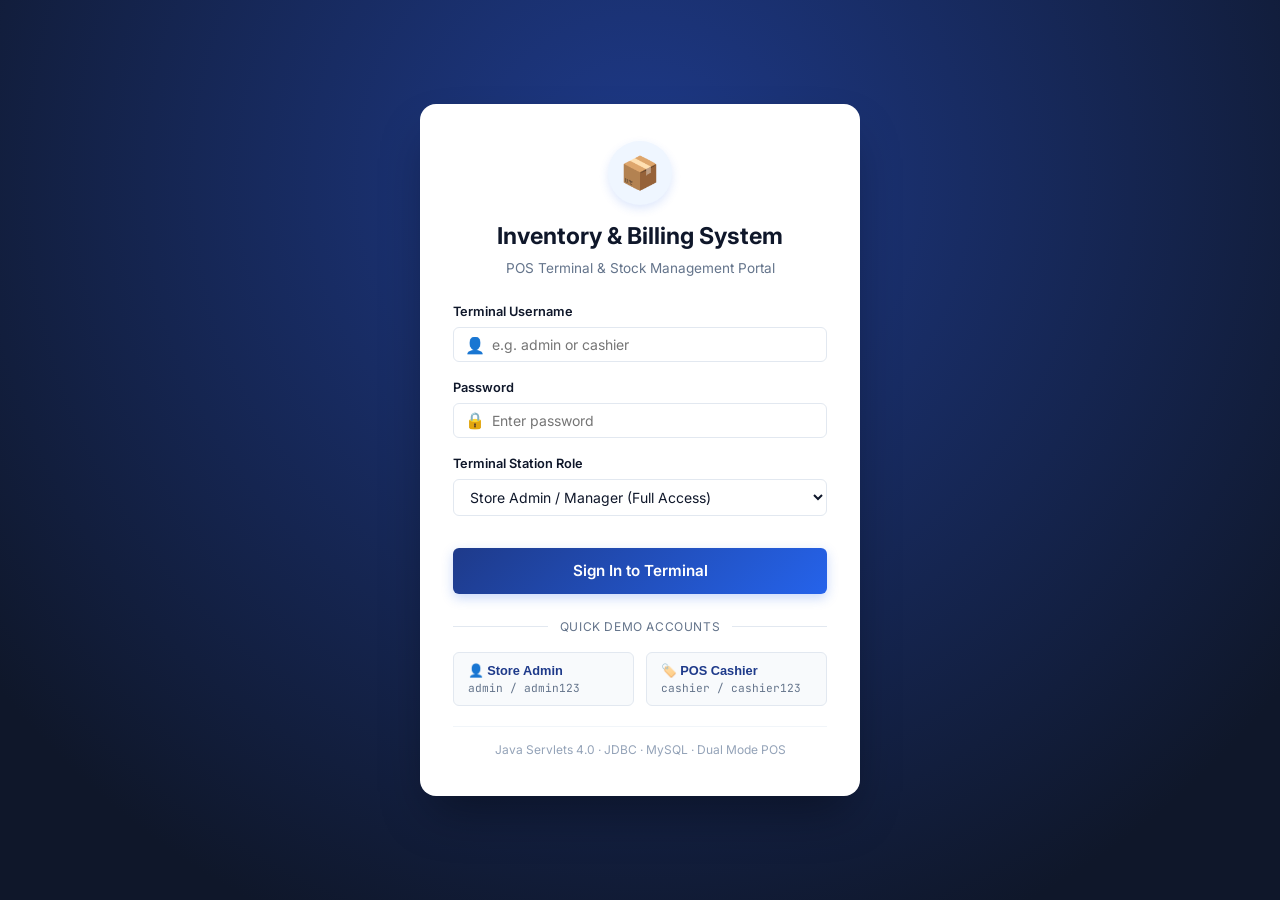
==== commit ab27e78e: "Add role-based login portal, AuthServlet, standalone login.html, and database authentication" ====
--- a/src/main/webapp/index.html
+++ b/src/main/webapp/index.html
@@ -12,8 +12,75 @@
 </head>
 <body>
 
+    <!-- ============================================================== -->
+    <!-- LOGIN PORTAL (Displayed when unauthenticated)                 -->
+    <!-- ============================================================== -->
+    <div id="login-view" class="login-view" style="display: none;">
+        <div class="login-card">
+            <div class="login-header">
+                <div class="login-icon-badge">📦</div>
+                <h1 class="login-title">Inventory & Billing System</h1>
+                <p class="login-subtitle">POS Terminal & Stock Management Portal</p>
+            </div>
+
+            <div id="login-alert" class="login-alert" style="display: none;">
+                <span>⚠️</span>
+                <span id="login-alert-text">Invalid username or password.</span>
+            </div>
+
+            <form id="login-form" onsubmit="handleLogin(event)">
+                <div class="form-group" style="margin-bottom: 1rem;">
+                    <label class="form-label" for="login-username">Terminal Username</label>
+                    <div class="input-with-icon">
+                        <span class="input-icon">👤</span>
+                        <input type="text" id="login-username" class="form-input" placeholder="e.g. admin or cashier" required autocomplete="username">
+                    </div>
+                </div>
+
+                <div class="form-group" style="margin-bottom: 1rem;">
+                    <label class="form-label" for="login-password">Password</label>
+                    <div class="input-with-icon">
+                        <span class="input-icon">🔒</span>
+                        <input type="password" id="login-password" class="form-input" placeholder="Enter password" required autocomplete="current-password">
+                    </div>
+                </div>
+
+                <div class="form-group" style="margin-bottom: 1.25rem;">
+                    <label class="form-label" for="login-role">Terminal Station Role</label>
+                    <select id="login-role" class="form-select">
+                        <option value="admin">Store Admin / Manager (Full Access)</option>
+                        <option value="cashier">POS Cashier (Billing & Invoicing)</option>
+                    </select>
+                </div>
+
+                <button type="submit" id="btn-login-submit" class="btn btn-primary btn-block btn-login">
+                    <span id="login-btn-text">Sign In to Terminal</span>
+                </button>
+            </form>
+
+            <div class="login-divider">
+                <span>Quick Demo Accounts</span>
+            </div>
+
+            <div class="quick-login-grid">
+                <button type="button" class="btn-demo-account" onclick="fillQuickLogin('admin', 'admin123', 'admin')">
+                    <span class="demo-account-role">👤 Store Admin</span>
+                    <span class="demo-account-creds">admin / admin123</span>
+                </button>
+                <button type="button" class="btn-demo-account" onclick="fillQuickLogin('cashier', 'cashier123', 'cashier')">
+                    <span class="demo-account-role">🏷️ POS Cashier</span>
+                    <span class="demo-account-creds">cashier / cashier123</span>
+                </button>
+            </div>
+
+            <div class="login-footer-info">
+                <span>Java Servlets 4.0 · JDBC · MySQL · Dual Mode POS</span>
+            </div>
+        </div>
+    </div>
+
     <!-- Header Section (Matches Slide 1 Navy Branding) -->
-    <header class="app-header">
+    <header class="app-header" id="app-header">
         <div class="header-container">
             <div class="brand">
                 <div class="brand-icon">📦</div>
@@ -24,6 +91,16 @@
             </div>
 
             <div class="header-actions">
+                <!-- User Profile & Logout -->
+                <div id="user-profile-badge" class="user-profile-badge" style="display: none;">
+                    <span class="user-avatar-icon">👤</span>
+                    <div class="user-meta">
+                        <span id="current-user-name" class="user-meta-name">Admin</span>
+                        <span id="current-user-role" class="user-meta-role">Store Admin</span>
+                    </div>
+                    <button type="button" class="btn-logout" onclick="logoutUser()" title="Sign out of POS terminal">Logout</button>
+                </div>
+
                 <div id="backend-status" class="status-badge status-live">
                     <span class="status-dot"></span>
                     <span id="backend-status-text">Connecting...</span>
--- a/src/main/webapp/css/styles.css
+++ b/src/main/webapp/css/styles.css
@@ -1455,3 +1455,252 @@
 .footer-team strong {
     color: #93c5fd;
 }
+
+/* ==========================================================================
+   Login Portal & Authentication
+   ========================================================================== */
+.login-view {
+    position: fixed;
+    top: 0;
+    left: 0;
+    width: 100vw;
+    height: 100vh;
+    background: radial-gradient(circle at 50% 20%, #1e3a8a 0%, #0f172a 85%);
+    display: flex;
+    align-items: center;
+    justify-content: center;
+    padding: 1.5rem;
+    z-index: 10000;
+    overflow-y: auto;
+}
+
+.login-card {
+    background: #ffffff;
+    border-radius: 16px;
+    box-shadow: 0 25px 50px -12px rgba(0, 0, 0, 0.4);
+    width: 100%;
+    max-width: 440px;
+    padding: 2.25rem 2rem;
+    border: 1px solid rgba(255, 255, 255, 0.1);
+    animation: loginFadeIn 0.3s ease-out;
+}
+
+@keyframes loginFadeIn {
+    from {
+        opacity: 0;
+        transform: translateY(12px) scale(0.98);
+    }
+    to {
+        opacity: 1;
+        transform: translateY(0) scale(1);
+    }
+}
+
+.login-header {
+    text-align: center;
+    margin-bottom: 1.5rem;
+}
+
+.login-icon-badge {
+    width: 64px;
+    height: 64px;
+    background: #eff6ff;
+    color: var(--primary);
+    font-size: 2rem;
+    border-radius: 50%;
+    display: inline-flex;
+    align-items: center;
+    justify-content: center;
+    margin-bottom: 0.85rem;
+    box-shadow: 0 4px 10px rgba(37, 99, 235, 0.15);
+}
+
+.login-title {
+    font-size: 1.45rem;
+    font-weight: 700;
+    color: var(--secondary);
+    margin-bottom: 0.25rem;
+}
+
+.login-subtitle {
+    font-size: 0.85rem;
+    color: var(--text-muted);
+}
+
+.login-alert {
+    display: flex;
+    align-items: center;
+    gap: 0.5rem;
+    padding: 0.75rem 1rem;
+    background: #fee2e2;
+    border: 1px solid #fca5a5;
+    border-radius: var(--radius-sm);
+    color: #991b1b;
+    font-size: 0.85rem;
+    margin-bottom: 1.25rem;
+    animation: loginAlertShake 0.3s ease-in-out;
+}
+
+@keyframes loginAlertShake {
+    0%, 100% { transform: translateX(0); }
+    25% { transform: translateX(-4px); }
+    75% { transform: translateX(4px); }
+}
+
+.input-with-icon {
+    position: relative;
+    display: flex;
+    align-items: center;
+}
+
+.input-with-icon .input-icon {
+    position: absolute;
+    left: 12px;
+    font-size: 1rem;
+    color: var(--text-muted);
+    pointer-events: none;
+}
+
+.input-with-icon .form-input {
+    padding-left: 2.4rem;
+}
+
+.btn-login {
+    margin-top: 0.75rem;
+    padding: 0.85rem;
+    font-size: 0.95rem;
+    font-weight: 600;
+    background: linear-gradient(135deg, var(--primary) 0%, var(--primary-light) 100%);
+    border: none;
+    box-shadow: 0 4px 12px rgba(37, 99, 235, 0.25);
+    transition: all 0.2s ease;
+    cursor: pointer;
+}
+
+.btn-login:hover {
+    box-shadow: 0 6px 16px rgba(37, 99, 235, 0.35);
+    transform: translateY(-1px);
+}
+
+.login-divider {
+    display: flex;
+    align-items: center;
+    margin: 1.5rem 0 1rem 0;
+    text-align: center;
+    color: var(--text-muted);
+    font-size: 0.75rem;
+    text-transform: uppercase;
+    letter-spacing: 0.05em;
+}
+
+.login-divider::before,
+.login-divider::after {
+    content: '';
+    flex: 1;
+    border-bottom: 1px solid var(--border-color);
+}
+
+.login-divider span {
+    padding: 0 0.75rem;
+}
+
+.quick-login-grid {
+    display: grid;
+    grid-template-columns: 1fr 1fr;
+    gap: 0.75rem;
+    margin-bottom: 1.25rem;
+}
+
+.btn-demo-account {
+    display: flex;
+    flex-direction: column;
+    align-items: flex-start;
+    padding: 0.65rem 0.85rem;
+    background: #f8fafc;
+    border: 1px solid #e2e8f0;
+    border-radius: var(--radius-sm);
+    cursor: pointer;
+    transition: all 0.15s ease;
+    text-align: left;
+}
+
+.btn-demo-account:hover {
+    background: #eff6ff;
+    border-color: #93c5fd;
+    transform: translateY(-1px);
+}
+
+.demo-account-role {
+    font-size: 0.8rem;
+    font-weight: 600;
+    color: var(--primary);
+    margin-bottom: 0.15rem;
+}
+
+.demo-account-creds {
+    font-size: 0.7rem;
+    font-family: var(--font-mono);
+    color: var(--text-muted);
+}
+
+.login-footer-info {
+    text-align: center;
+    font-size: 0.75rem;
+    color: #94a3b8;
+    border-top: 1px solid #f1f5f9;
+    padding-top: 0.85rem;
+}
+
+/* User Profile Badge in Header */
+.user-profile-badge {
+    display: inline-flex;
+    align-items: center;
+    gap: 0.6rem;
+    background: rgba(255, 255, 255, 0.12);
+    border: 1px solid rgba(255, 255, 255, 0.2);
+    padding: 0.35rem 0.75rem;
+    border-radius: var(--radius-sm);
+    backdrop-filter: blur(4px);
+}
+
+.user-avatar-icon {
+    font-size: 1.15rem;
+}
+
+.user-meta {
+    display: flex;
+    flex-direction: column;
+    text-align: left;
+    line-height: 1.2;
+}
+
+.user-meta-name {
+    font-size: 0.82rem;
+    font-weight: 600;
+    color: #ffffff;
+}
+
+.user-meta-role {
+    font-size: 0.68rem;
+    color: #93c5fd;
+    text-transform: uppercase;
+    letter-spacing: 0.05em;
+}
+
+.btn-logout {
+    background: rgba(239, 68, 68, 0.2);
+    border: 1px solid rgba(248, 113, 113, 0.4);
+    color: #fecaca;
+    font-size: 0.72rem;
+    font-weight: 600;
+    padding: 0.28rem 0.55rem;
+    border-radius: 4px;
+    cursor: pointer;
+    transition: all 0.15s ease;
+    margin-left: 0.25rem;
+}
+
+.btn-logout:hover {
+    background: rgba(239, 68, 68, 0.4);
+    color: #ffffff;
+}
